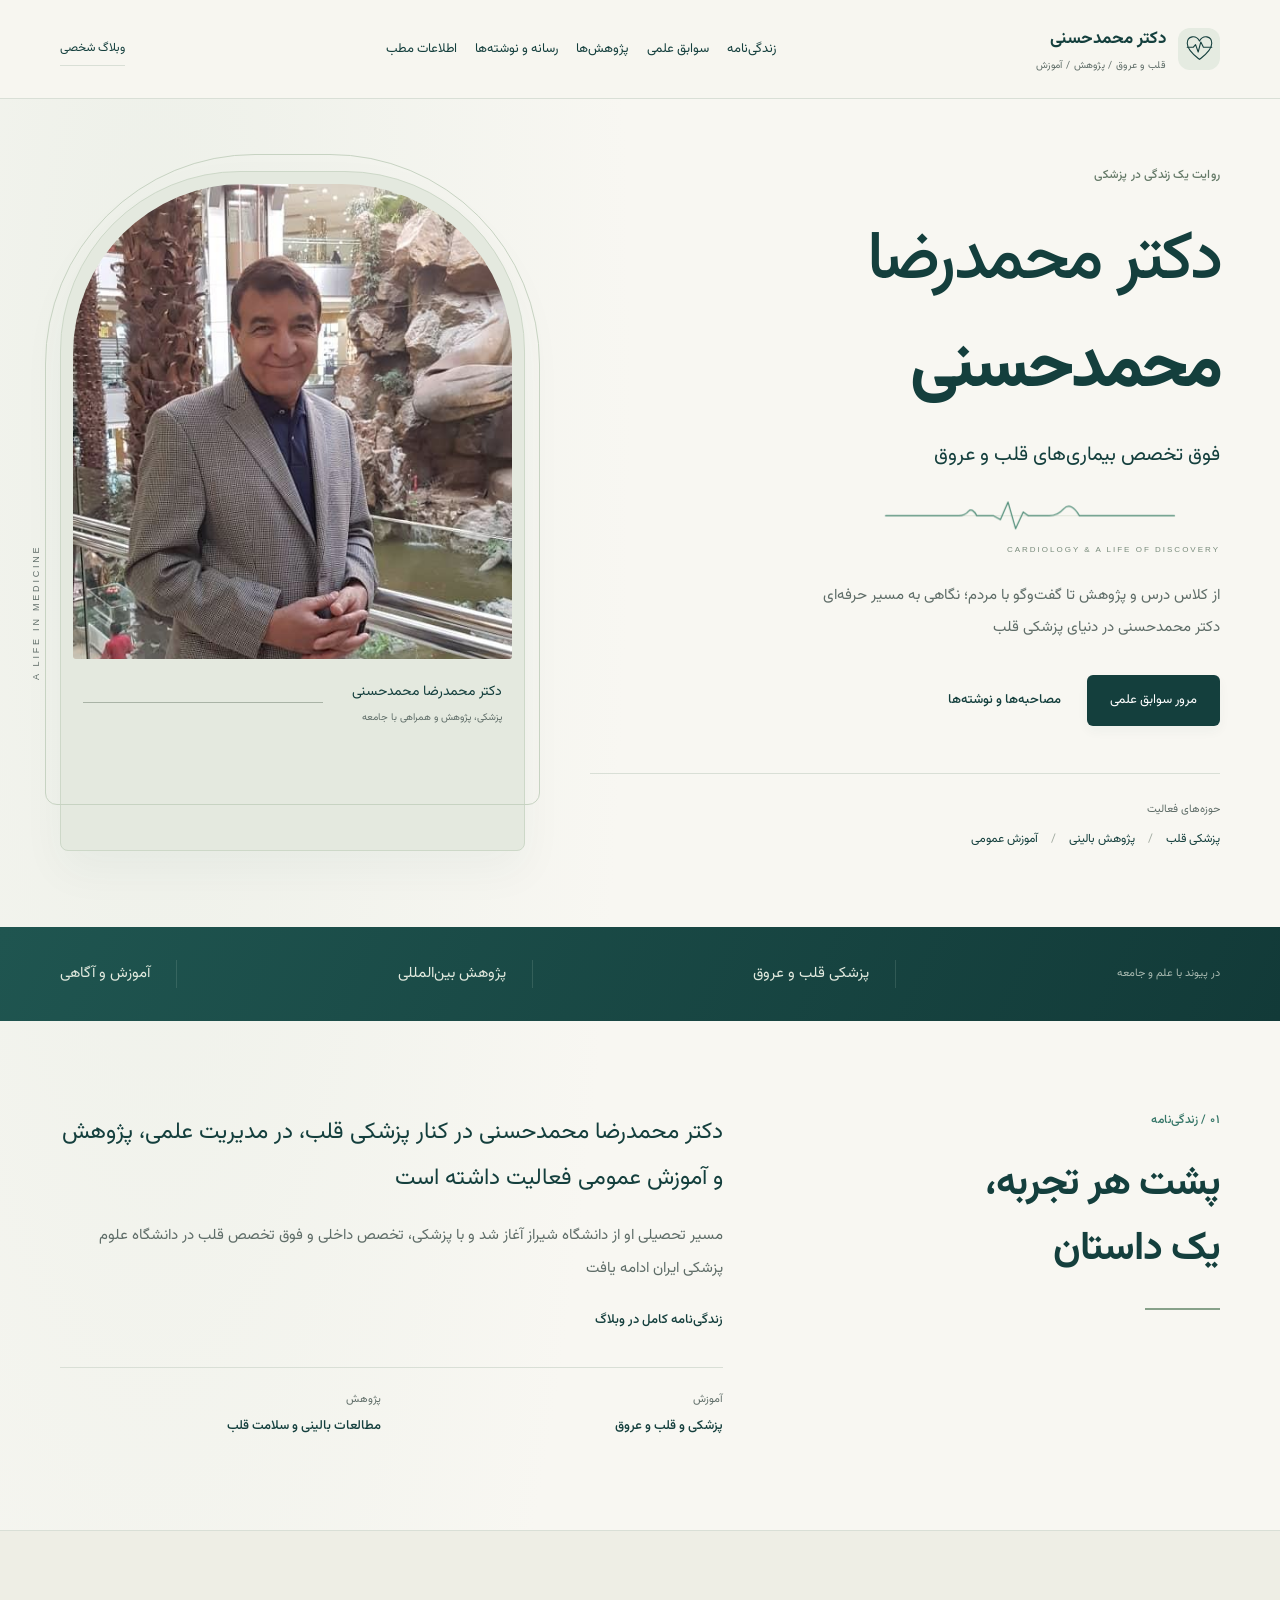
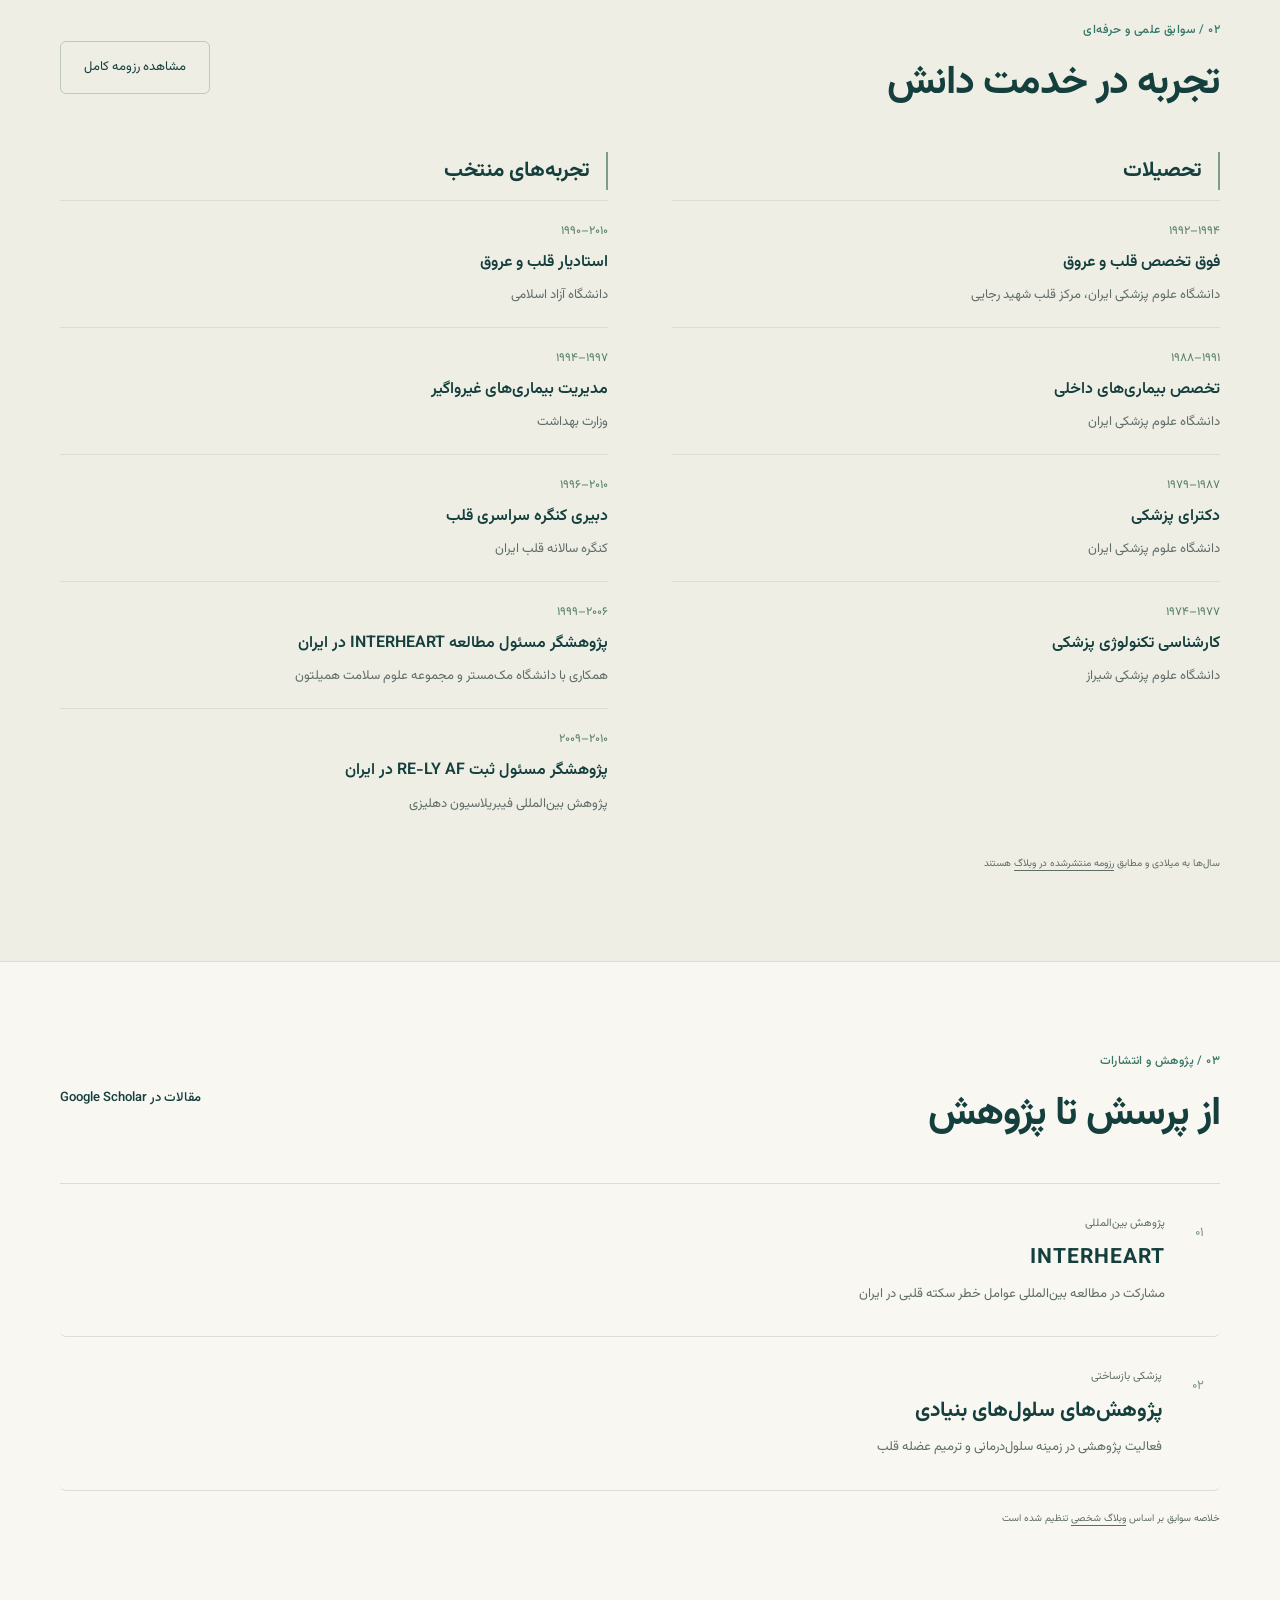
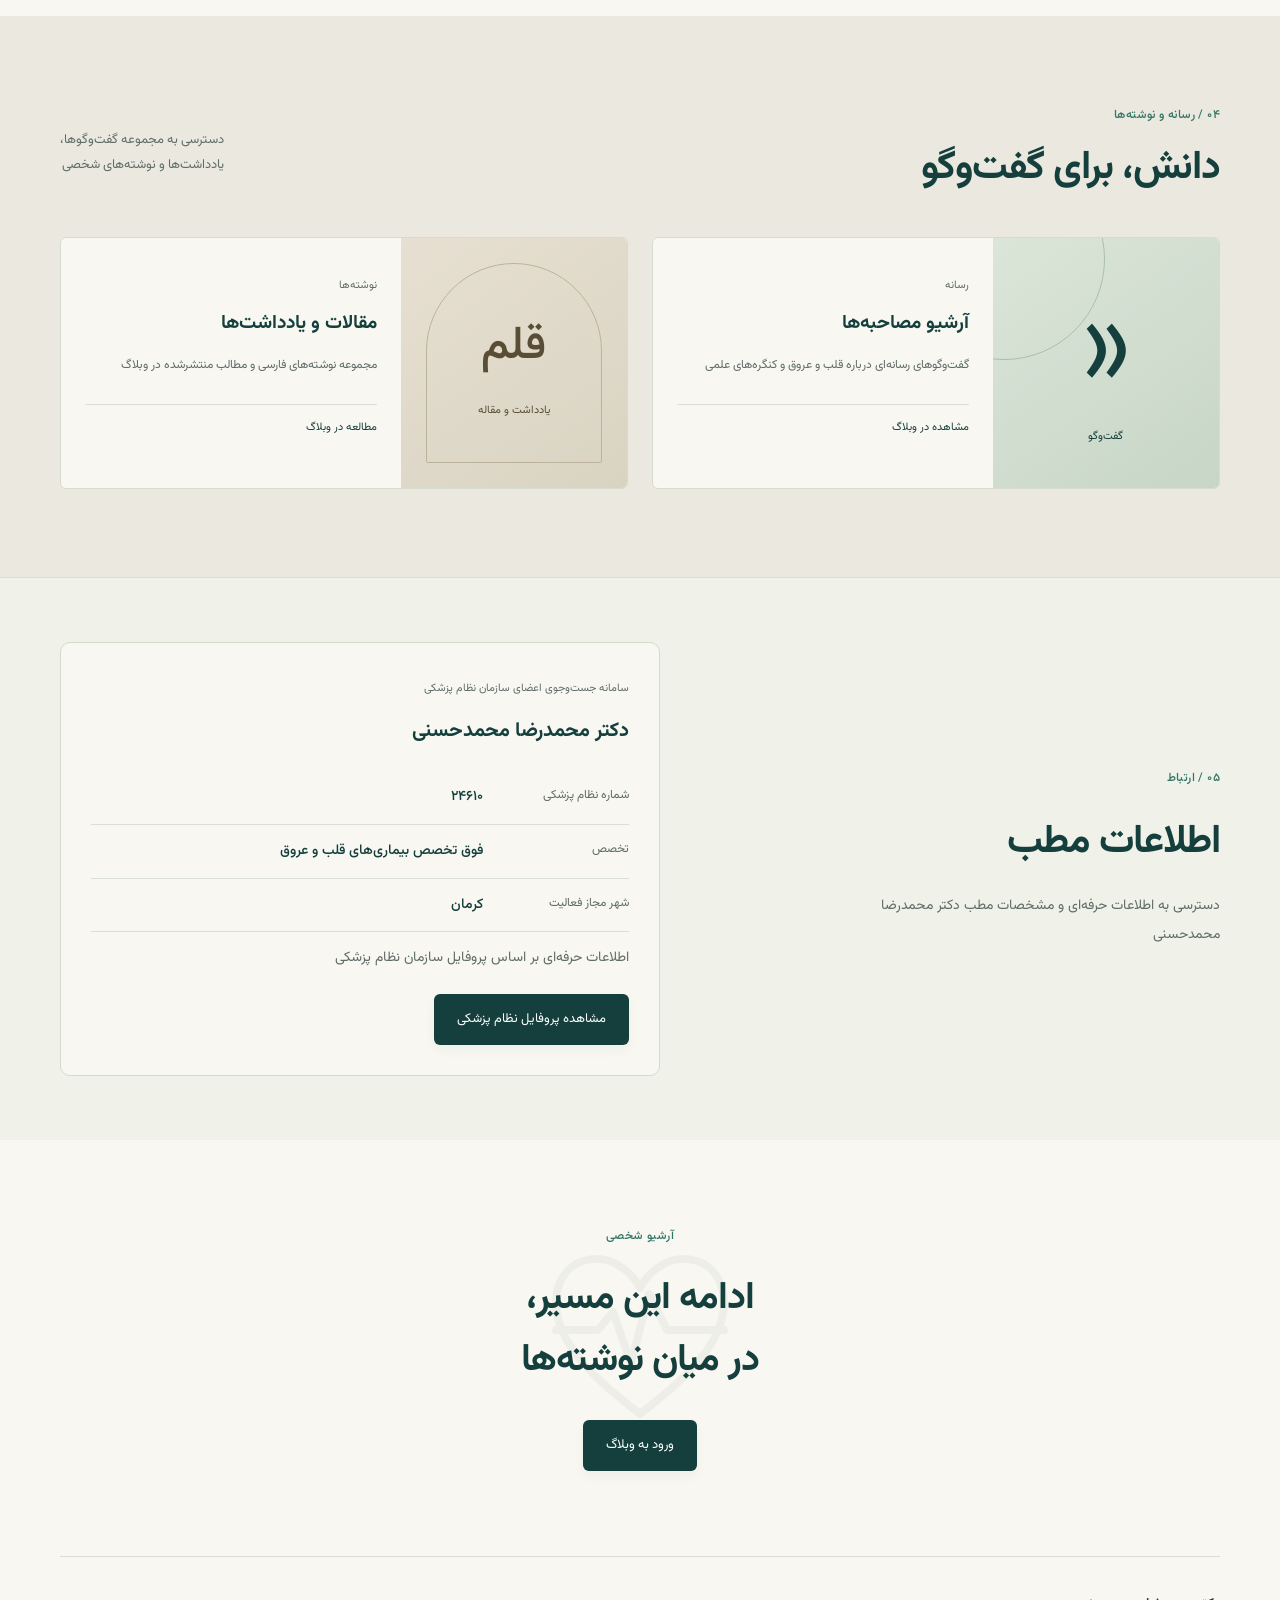
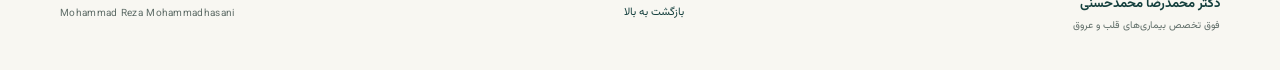
==== drmohammadhasani/index.html @ e69d883f "Add files via upload" ====
<!doctype html>
<html lang="fa" dir="rtl">
<head>
  <meta charset="utf-8">
  <meta name="viewport" content="width=device-width, initial-scale=1">
  <meta name="description" content="زندگی‌نامه، سوابق حرفه‌ای، پژوهش‌ها و آرشیو رسانه‌ای دکتر محمدرضا محمدحسنی، فوق تخصص بیماری‌های قلب و عروق.">
  <meta name="theme-color" content="#123f3c">
  <title>دکتر محمدرضا محمدحسنی | قلب، پژوهش و آموزش</title>
  <link rel="stylesheet" href="styles.css?v=6">
  <script src="script.js" defer></script>
</head>
<body>
  <a class="skip" href="#main">رفتن به محتوای اصلی</a>
  <header class="header">
    <div class="container header-inner">
      <a class="brand" href="#home" aria-label="دکتر محمدرضا محمدحسنی، صفحه نخست"><span class="brand-icon" aria-hidden="true"><svg viewBox="0 0 80 80" fill="none"><path d="M40 65C34 60 12 45 12 28C12 11 32 8 40 23C48 8 68 11 68 28C68 45 46 60 40 65Z"/><path d="M12 37H26L31 31L37 48L43 25L49 37H68"/></svg></span><span>دکتر محمدحسنی<small>قلب و عروق / پژوهش / آموزش</small></span></a>
      <button class="menu-toggle" aria-expanded="false" aria-controls="navigation">فهرست <span aria-hidden="true">☰</span></button>
      <nav id="navigation" aria-label="فهرست اصلی"><a href="#about">زندگی‌نامه</a><a href="#career">سوابق علمی</a><a href="#research">پژوهش‌ها</a><a href="#media">رسانه و نوشته‌ها</a><a href="#contact">اطلاعات مطب</a></nav>
      <a class="header-link" href="https://rezaafrooz.blogfa.com/" target="_blank" rel="noopener noreferrer">وبلاگ شخصی</a>
    </div>
  </header>
  <main id="main">
    <section class="hero container" id="home" aria-labelledby="hero-title">
      <div class="hero-copy">
        <p class="eyebrow hero-eyebrow">روایت یک زندگی در پزشکی</p>
        <h1 id="hero-title"><span>دکتر محمدرضا</span><br>محمدحسنی</h1>
        <p class="specialty">فوق تخصص بیماری‌های قلب و عروق</p>
        <div class="heartbeat" aria-hidden="true"><svg viewBox="0 0 380 50" fill="none"><path class="ecg-baseline" d="M0 26H380"/><path class="ecg-trace" d="M0 26H96Q104 26 109 20Q114 15 120 26H142L151 31L161 8L171 43L181 21L188 26H215Q226 26 234 17Q244 7 255 26H380"/></svg><span lang="en" dir="ltr">CARDIOLOGY &amp; A LIFE OF DISCOVERY</span></div>
        <p class="hero-description">از کلاس درس و پژوهش تا گفت‌وگو با مردم؛ نگاهی به مسیر حرفه‌ای دکتر محمدحسنی در دنیای پزشکی قلب</p>
        <div class="actions"><a class="button primary" href="#career">مرور سوابق علمی</a><a class="text-link" href="#media">مصاحبه‌ها و نوشته‌ها</a></div>
        <div class="hero-bottom"><span class="tiny-label">حوزه‌های فعالیت</span><p>پزشکی قلب <span> / </span> پژوهش بالینی <span> / </span> آموزش عمومی</p></div>
      </div>
      <figure class="portrait-frame"><img src="assets/portrait.jpg" alt="دکتر محمدرضا محمدحسنی" width="490" height="1008" fetchpriority="high"><figcaption><div>دکتر محمدرضا محمدحسنی<small>پزشکی، پژوهش و همراهی با جامعه</small></div><span class="caption-line" aria-hidden="true"></span></figcaption><span class="photo-tag" dir="ltr">A LIFE IN MEDICINE</span></figure>
    </section>
    <div class="focus-strip"><div class="container focus-inner"><p>در پیوند با علم و جامعه</p><span>پزشکی قلب و عروق</span><span>پژوهش بین‌المللی</span><span>آموزش و آگاهی</span></div></div>
    <section class="section container about" id="about" aria-labelledby="about-title">
      <div class="section-heading"><p class="eyebrow">۰۱ / زندگی‌نامه</p><h2 id="about-title">پشت هر تجربه،<br>یک داستان</h2></div>
      <div class="about-copy"><p class="lead">دکتر محمدرضا محمدحسنی در کنار پزشکی قلب، در مدیریت علمی، پژوهش و آموزش عمومی فعالیت داشته است</p><p>مسیر تحصیلی او از دانشگاه شیراز آغاز شد و با پزشکی، تخصص داخلی و فوق تخصص قلب در دانشگاه علوم پزشکی ایران ادامه یافت</p><a class="text-link" href="https://rezaafrooz.blogfa.com/" target="_blank" rel="noopener noreferrer">زندگی‌نامه کامل در وبلاگ</a><div class="about-notes"><div><span>آموزش</span><strong>پزشکی و قلب و عروق</strong></div><div><span>پژوهش</span><strong>مطالعات بالینی و سلامت قلب</strong></div></div></div>
    </section>
    <section class="career-section" id="career" aria-labelledby="career-title"><div class="container section">
      <div class="section-top"><div><p class="eyebrow">۰۲ / سوابق علمی و حرفه‌ای</p><h2 id="career-title">تجربه در خدمت دانش</h2></div><a class="button outline" href="https://rezaafrooz.blogfa.com/post/12" target="_blank" rel="noopener noreferrer">مشاهده رزومه کامل</a></div>
      <div class="credentials-grid">
        <div class="credentials-column">
          <h3 class="credentials-heading">تحصیلات</h3>
          <ol class="credential-list" aria-label="سوابق تحصیلی">
            <li><span class="credential-date"><bdi dir="ltr">۱۹۹۲–۱۹۹۴</bdi></span><h4>فوق تخصص قلب و عروق</h4><p>دانشگاه علوم پزشکی ایران، مرکز قلب شهید رجایی</p></li>
            <li><span class="credential-date"><bdi dir="ltr">۱۹۸۸–۱۹۹۱</bdi></span><h4>تخصص بیماری‌های داخلی</h4><p>دانشگاه علوم پزشکی ایران</p></li>
            <li><span class="credential-date"><bdi dir="ltr">۱۹۷۹–۱۹۸۷</bdi></span><h4>دکترای پزشکی</h4><p>دانشگاه علوم پزشکی ایران</p></li>
            <li><span class="credential-date"><bdi dir="ltr">۱۹۷۴–۱۹۷۷</bdi></span><h4>کارشناسی تکنولوژی پزشکی</h4><p>دانشگاه علوم پزشکی شیراز</p></li>
          </ol>
        </div>
        <div class="credentials-column">
          <h3 class="credentials-heading">تجربه‌های منتخب</h3>
          <ol class="credential-list" aria-label="مسئولیت‌های حرفه‌ای منتخب">
            <li><span class="credential-date"><bdi dir="ltr">۱۹۹۰–۲۰۱۰</bdi></span><h4>استادیار قلب و عروق</h4><p>دانشگاه آزاد اسلامی</p></li>
            <li><span class="credential-date"><bdi dir="ltr">۱۹۹۴–۱۹۹۷</bdi></span><h4>مدیریت بیماری‌های غیرواگیر</h4><p>وزارت بهداشت</p></li>
            <li><span class="credential-date"><bdi dir="ltr">۱۹۹۶–۲۰۱۰</bdi></span><h4>دبیری کنگره سراسری قلب</h4><p>کنگره سالانه قلب ایران</p></li>
            <li><span class="credential-date"><bdi dir="ltr">۱۹۹۹–۲۰۰۶</bdi></span><h4>پژوهشگر مسئول مطالعه <bdi dir="ltr">INTERHEART</bdi> در ایران</h4><p>همکاری با دانشگاه مک‌مستر و مجموعه علوم سلامت همیلتون</p></li>
            <li><span class="credential-date"><bdi dir="ltr">۲۰۰۹–۲۰۱۰</bdi></span><h4>پژوهشگر مسئول ثبت <bdi dir="ltr">RE-LY AF</bdi> در ایران</h4><p>پژوهش بین‌المللی فیبریلاسیون دهلیزی</p></li>
          </ol>
        </div>
      </div>
      <p class="source-note">سال‌ها به میلادی و مطابق <a href="https://rezaafrooz.blogfa.com/post/12" target="_blank" rel="noopener noreferrer">رزومه منتشرشده در وبلاگ</a> هستند</p>
    </div></section>
    <section class="section container" id="research" aria-labelledby="research-title">
      <div class="section-top"><div><p class="eyebrow">۰۳ / پژوهش و انتشارات</p><h2 id="research-title">از پرسش تا پژوهش</h2></div><a class="text-link" href="https://scholar.google.com/citations?user=L0Nbtl8AAAAJ&amp;hl=en" target="_blank" rel="noopener noreferrer">مقالات در Google Scholar</a></div>
      <div class="research-list"><article><span class="research-number">۰۱</span><div><p class="tiny-label">پژوهش بین‌المللی</p><h3 dir="ltr">INTERHEART</h3><p>مشارکت در مطالعه بین‌المللی عوامل خطر سکته قلبی در ایران</p></div></article><article><span class="research-number">۰۲</span><div><p class="tiny-label">پزشکی بازساختی</p><h3>پژوهش‌های سلول‌های بنیادی</h3><p>فعالیت پژوهشی در زمینه سلول‌درمانی و ترمیم عضله قلب</p></div></article></div>
      <p class="source-note">خلاصه سوابق بر اساس <a href="https://rezaafrooz.blogfa.com/" target="_blank" rel="noopener noreferrer">وبلاگ شخصی</a> تنظیم شده است</p>
    </section>
    <section class="media-section" id="media" aria-labelledby="media-title"><div class="container section">
      <div class="section-top"><div><p class="eyebrow">۰۴ / رسانه و نوشته‌ها</p><h2 id="media-title">دانش، برای گفت‌وگو</h2></div><p class="section-intro">دسترسی به مجموعه گفت‌وگوها،<br>یادداشت‌ها و نوشته‌های شخصی</p></div>
      <div class="media-grid"><a class="media-card" href="https://rezaafrooz.blogfa.com/" target="_blank" rel="noopener noreferrer"><div class="media-art art-interview" aria-hidden="true"><span>«</span><small>گفت‌وگو</small></div><div class="media-card-content"><span class="tiny-label">رسانه</span><h3>آرشیو مصاحبه‌ها</h3><p>گفت‌وگوهای رسانه‌ای درباره قلب و عروق و کنگره‌های علمی</p><span class="media-link">مشاهده در وبلاگ</span></div></a><a class="media-card" href="https://rezaafrooz.blogfa.com/" target="_blank" rel="noopener noreferrer"><div class="media-art art-writing" aria-hidden="true"><span>قلم</span><small>یادداشت و مقاله</small></div><div class="media-card-content"><span class="tiny-label">نوشته‌ها</span><h3>مقالات و یادداشت‌ها</h3><p>مجموعه نوشته‌های فارسی و مطالب منتشرشده در وبلاگ</p><span class="media-link">مطالعه در وبلاگ</span></div></a></div>
    </div></section>
    <section class="contact-section" id="contact" aria-labelledby="contact-title">
      <div class="container contact-layout">
        <div>
          <p class="eyebrow">۰۵ / ارتباط</p>
          <h2 id="contact-title">اطلاعات مطب</h2>
          <p class="contact-intro">دسترسی به اطلاعات حرفه‌ای و مشخصات مطب دکتر محمدرضا محمدحسنی</p>
        </div>
        <div class="contact-panel">
          <span class="tiny-label">سامانه جست‌وجوی اعضای سازمان نظام پزشکی</span>
          <h3>دکتر محمدرضا محمدحسنی</h3>
          <dl class="contact-details">
            <div><dt>شماره نظام پزشکی</dt><dd><bdi dir="ltr">۲۴۶۱۰</bdi></dd></div>
            <div><dt>تخصص</dt><dd>فوق تخصص بیماری‌های قلب و عروق</dd></div>
            <div><dt>شهر مجاز فعالیت</dt><dd>کرمان</dd></div>
          </dl>
          <p>اطلاعات حرفه‌ای بر اساس پروفایل سازمان نظام پزشکی</p>
          <a class="button primary" href="https://membersearch.irimc.org/member/profile?id=6c03a31c-1c1f-43a7-b918-f460abfaa80c" target="_blank" rel="noopener noreferrer">مشاهده پروفایل نظام پزشکی</a>
        </div>
      </div>
    </section>
    <section class="container closing"><p class="eyebrow">آرشیو شخصی</p><h2>ادامه این مسیر،<br>در میان نوشته‌ها</h2><a class="button primary" href="https://rezaafrooz.blogfa.com/" target="_blank" rel="noopener noreferrer">ورود به وبلاگ</a></section>
  </main>
  <footer class="container footer"><div><strong>دکتر محمدرضا محمدحسنی</strong><p>فوق تخصص بیماری‌های قلب و عروق</p></div><a href="#home">بازگشت به بالا</a><p class="footer-latin" lang="en" dir="ltr">Mohammad Reza Mohammadhasani</p></footer>
</body>
</html>
---- drmohammadhasani/styles.css ----
@import url('https://fonts.googleapis.com/css2?family=Vazirmatn:wght@400;500;600;700;800&display=swap');
:root{--paper:#f7f6f0;--ink:#173e3a;--muted:#5f6d68;--teal:#286e61;--line:#daddd4;--sand:#e9e7dc;--white:#fff;--radius:6px}
*{box-sizing:border-box}html{scroll-behavior:smooth;scroll-padding-top:110px}body{margin:0;background:var(--paper);color:var(--ink);font-family:Vazirmatn,Tahoma,Arial,sans-serif;line-height:1.9}a{color:inherit;text-decoration:none}button{font:inherit}a,button{-webkit-tap-highlight-color:transparent}a:focus-visible,button:focus-visible{outline:3px solid #c47c39;outline-offset:6px}h1,h2,h3,p,figure{margin:0}h2{font-size:clamp(28px,3.1vw,40px);line-height:1.65;letter-spacing:-1px}h3{font-size:21px;line-height:1.8}.container{width:min(1160px,calc(100% - 96px));margin-inline:auto}.skip{position:fixed;top:-100px;right:16px;z-index:100;background:var(--ink);color:white;padding:12px}.skip:focus{top:12px}.header{background:rgba(247,246,240,.97);border-bottom:1px solid var(--line);position:sticky;top:0;z-index:10}.header-inner{min-height:98px;display:flex;align-items:center;gap:36px}.brand{display:flex;align-items:center;gap:12px;font-weight:700;font-size:17px;white-space:nowrap}.brand small{display:block;font-weight:400;font-size:10px;color:var(--muted);letter-spacing:.3px}.brand-icon{width:42px;height:42px;border:1px solid var(--ink);display:grid;place-items:center;font-size:26px;border-radius:50%}.header nav{display:flex;gap:25px;margin-inline:auto;font-size:13px}.header nav a{position:relative;padding-block:6px}.header nav a:hover{color:var(--teal)}.header nav a:after{content:'';position:absolute;bottom:0;right:0;height:1px;width:0;background:var(--teal);transition:width .2s}.header nav a:hover:after{width:100%}.header-link{font-size:12px;border-bottom:1px solid var(--line);padding-block:5px;white-space:nowrap}.header-link span{margin-right:8px}.menu-toggle{display:none}.hero{display:grid;grid-template-columns:1.15fr .85fr;align-items:center;gap:65px;padding-block:65px 76px}.eyebrow{font-size:12px;font-weight:500;letter-spacing:.4px;color:var(--teal);margin-bottom:20px;display:flex;align-items:center;gap:10px}.dot{width:7px;height:7px;background:var(--teal);border-radius:50%}h1{font-size:clamp(44px,5.3vw,70px);font-weight:800;letter-spacing:-2.5px;line-height:1.6}h1>span:first-child{font-weight:500}.title-dot{color:#a98a56}.specialty{font-size:20px;margin-top:12px}.hero-description{max-width:400px;color:var(--muted);font-size:15px;margin-top:22px;line-height:2.1}.actions{display:flex;align-items:center;gap:26px;margin-top:32px}.button{display:inline-flex;align-items:center;justify-content:center;gap:25px;border-radius:var(--radius);font-size:13px;padding:13px 23px;transition:background .2s,transform .2s}.button:hover{transform:translateY(-2px)}.primary{background:var(--ink);color:var(--white)}.primary:hover{background:var(--teal)}.outline{border:1px solid #bec8bc;background:transparent}.outline:hover{background:var(--sand)}.text-link{display:inline-flex;align-items:center;gap:16px;font-size:13px;font-weight:500}.text-link:hover{color:var(--teal)}.hero-bottom{border-top:1px solid var(--line);margin-top:47px;padding-top:20px}.tiny-label{font-size:11px;color:var(--muted)}.hero-bottom p{font-size:12px;margin-top:4px}.hero-bottom p span{color:#a1aaa0;margin-inline:10px}.portrait-frame{position:relative;padding:12px;background:#e8e7df;border-radius:180px 180px 8px 8px;align-self:stretch;min-height:545px;margin-top:7px}.portrait-frame img{display:block;width:100%;height:475px;object-fit:cover;object-position:50% 31%;border-radius:170px 170px 3px 3px}.portrait-frame figcaption{display:flex;align-items:center;gap:14px;padding:17px 10px 6px;font-size:16px}.portrait-frame small{display:block;color:var(--muted);font-size:10px}.caption-mark{font-size:34px;color:var(--teal)}.caption-line{height:1px;background:#a9b3a6;flex:1;margin-right:15px}.photo-tag{position:absolute;top:75%;left:-33px;transform:rotate(-90deg);transform-origin:left top;font-family:Arial,sans-serif;font-size:9px;letter-spacing:2.8px;color:var(--muted)}.focus-strip{background:var(--ink);color:#e1e9de}.focus-inner{display:flex;align-items:center;justify-content:space-between;gap:24px;min-height:92px;font-size:15px}.focus-inner p{font-size:11px;opacity:.72}.focus-inner i{font-style:normal;color:#9eb8a8;font-size:23px}.section{padding-block:88px}.about{display:grid;grid-template-columns:.75fr 1.25fr;gap:100px}.about-copy p{color:var(--muted);font-size:15px;line-height:2.2}.about-copy p.lead{font-size:23px;color:var(--ink);line-height:2;margin-bottom:18px}.about-copy .text-link{margin-top:23px}.about-notes{margin-top:32px;padding-top:22px;border-top:1px solid var(--line);display:grid;grid-template-columns:1fr 1fr;gap:20px}.about-notes span{display:block;font-size:11px;color:var(--muted)}.about-notes strong{font-size:13px;font-weight:500}.career-section{background:#eeeee5;border-block:1px solid var(--line)}.section-top{display:flex;align-items:center;justify-content:space-between;gap:35px;margin-bottom:35px}.section-top .eyebrow{margin-bottom:10px}.career-grid{display:grid;grid-template-columns:repeat(3,1fr);gap:20px}.career-card{border:1px solid #d4d9cd;background:var(--paper);padding:28px 27px 22px;border-radius:var(--radius)}.card-index{display:block;color:#789681;font-size:13px;margin-bottom:32px}.career-card p{font-size:13px;color:var(--muted);margin-top:15px;min-height:82px}.card-foot{display:block;font-size:10px;margin-top:25px;border-top:1px solid var(--line);padding-top:15px;color:var(--teal)}.research-list{border-top:1px solid var(--line)}.research-list article{display:flex;align-items:center;gap:30px;padding:30px 5px;border-bottom:1px solid var(--line)}.research-number{font-size:13px;color:#7c9585;align-self:flex-start;padding-top:7px}.research-list h3[dir=ltr]{text-align:right;letter-spacing:1px}.research-list h3{margin-top:4px}.research-list article p:last-child{font-size:13px;color:var(--muted);margin-top:5px}.research-symbol{font-size:47px;font-family:Arial,sans-serif;margin-inline-start:auto;color:#769a87}.source-note{font-size:10px;color:var(--muted);margin-top:18px}.source-note a{text-decoration:underline;text-underline-offset:4px}.media-section{background:#ebe9df}.section-intro{font-size:13px;color:var(--muted)}.media-grid{display:grid;grid-template-columns:1fr 1fr;gap:24px}.media-card{display:grid;grid-template-columns:.8fr 1.2fr;background:var(--paper);border-radius:var(--radius);overflow:hidden;transition:transform .2s,box-shadow .2s}.media-card:hover{transform:translateY(-4px);box-shadow:0 12px 25px #183e3a0c}.media-art{min-height:250px;display:flex;flex-direction:column;align-items:center;justify-content:center;position:relative;overflow:hidden}.art-interview{background:#cfdace;color:var(--ink)}.art-interview:before{content:'';width:200px;height:200px;position:absolute;border:1px solid #a8bfab;border-radius:50%;left:-90px;top:-80px}.art-interview>span{font-size:115px;line-height:1.2}.media-art small{font-size:11px;margin-top:10px}.art-writing{background:#dcd6c7;color:#594d36}.art-writing>span{font-size:46px;font-weight:500}.art-writing:before{content:'';position:absolute;inset:25px;border:1px solid #bcb29c;border-radius:120px 120px 2px 2px}.media-card-content{padding:32px 24px}.media-card h3{font-size:19px;margin-top:7px}.media-card p{font-size:12px;color:var(--muted);margin-top:12px}.media-link{display:flex;justify-content:space-between;font-size:11px;margin-top:28px;padding-top:13px;border-top:1px solid var(--line)}.closing{text-align:center;padding-block:85px}.closing .eyebrow{justify-content:center}.closing h2{font-size:38px}.closing .button{margin-top:27px}.footer{border-top:1px solid var(--line);padding-block:35px;display:flex;align-items:center;justify-content:space-between;gap:25px;font-size:11px}.footer strong{font-size:13px}.footer p{color:var(--muted);font-size:10px}.footer-latin{letter-spacing:.3px}.footer a:hover{color:var(--teal)}
@media(min-width:1400px){.hero{padding-block:80px 90px}}
@media(max-width:1100px){.container{width:calc(100% - 64px)}.header-inner{gap:18px}.header nav{gap:15px;font-size:11px}.hero{gap:38px}.actions{gap:16px}.button{padding-inline:18px}.about{gap:55px}.media-card{grid-template-columns:.65fr 1fr}.media-card-content{padding:25px 20px}}
@media(max-width:800px){.container{width:calc(100% - 40px)}.header-inner{min-height:78px;flex-wrap:wrap;position:relative}.brand{font-size:15px}.brand small{font-size:9px}.header-link{display:none}.menu-toggle{display:flex;align-items:center;gap:9px;border:0;background:transparent;color:var(--ink);margin-inline-start:auto;font-size:12px;padding:10px}.header nav{display:none;width:100%;padding:0 0 18px;flex-wrap:wrap;gap:15px 22px;font-size:13px}.header nav.open{display:flex}.hero{grid-template-columns:1fr 1fr;gap:25px;padding-block:38px 45px}h1{font-size:40px;letter-spacing:-1.5px}.specialty{font-size:15px}.hero-description{font-size:12px}.actions{flex-direction:column;align-items:flex-start;gap:18px}.hero-bottom{margin-top:25px}.hero-bottom p{font-size:10px}.hero-bottom p span{margin-inline:4px}.portrait-frame{min-height:0;align-self:center;padding:9px}.portrait-frame img{height:405px}.portrait-frame figcaption{font-size:12px;padding:12px 3px 3px;gap:7px}.portrait-frame small{font-size:9px}.caption-mark{font-size:24px}.caption-line{display:none}.photo-tag{display:none}.focus-inner{flex-wrap:wrap;gap:12px;justify-content:center;min-height:90px;padding-block:16px;font-size:12px}.focus-inner p{width:100%;text-align:center}.focus-inner i{font-size:15px}.section{padding-block:56px}.about{gap:32px;grid-template-columns:.65fr 1fr}.about-copy p.lead{font-size:18px}.about-copy p{font-size:13px}.about-notes{grid-template-columns:1fr}.career-grid{gap:12px}.career-card{padding:20px 16px}.career-card h3{font-size:17px}.career-card p{font-size:12px;min-height:110px}.section-top{gap:20px}.section-top .text-link{font-size:11px}.media-grid{gap:16px}.media-card{grid-template-columns:1fr}.media-art{min-height:180px}.media-card-content{padding:24px}.footer-latin{display:none}}
@media(max-width:560px){.hero{grid-template-columns:1fr;gap:30px}.hero-copy{padding-top:5px}h1{font-size:49px}.specialty{font-size:18px}.hero-description{font-size:14px;max-width:340px}.actions{flex-direction:row;align-items:center;gap:20px;flex-wrap:wrap}.actions .text-link{font-size:12px}.hero-bottom{margin-top:30px}.hero-bottom p{font-size:11px}.portrait-frame{width:100%;max-width:340px;justify-self:center;margin-top:4px}.portrait-frame img{height:385px;object-position:50% 29%}.portrait-frame figcaption{font-size:14px;padding:14px 8px 5px;gap:12px}.focus-inner{font-size:11px;gap:10px}.about{grid-template-columns:1fr;gap:25px}.about h2 br{display:none}.about-copy p.lead{font-size:20px}.about-notes{grid-template-columns:1fr 1fr;gap:15px}.about-notes strong{font-size:11px}.section-top{align-items:flex-start;flex-direction:column;gap:20px}.career-grid{grid-template-columns:1fr}.career-card{padding:23px}.card-index{margin-bottom:12px}.career-card p{min-height:0}.card-foot{margin-top:20px}.research-list article{gap:18px;padding-block:25px}.research-symbol{font-size:30px}.research-list h3{font-size:19px}.research-list article p:last-child{font-size:12px}.media-grid{grid-template-columns:1fr}.media-card{grid-template-columns:.7fr 1fr}.media-art{min-height:225px}.media-card-content{padding:23px 18px}.media-card h3{font-size:17px}.closing{padding-block:55px}.closing h2{font-size:31px}.footer{padding-block:25px}.footer a{white-space:nowrap;font-size:10px}}
/* Phone and tablet refinements */
.hero > *, .about > *, .career-grid > *, .media-grid > *,
.research-list article > div { min-inline-size: 0; }
@media screen and (max-width: 800px) {
  html { scroll-padding-top: 96px; }
  .menu-toggle { min-width: 76px; min-height: 44px; border: 1px solid var(--line); border-radius: 6px; justify-content: center; }
  .header nav.open { display: grid; grid-template-columns: repeat(2, minmax(0, 1fr)); gap: 8px; padding-bottom: 16px; }
  .header nav a { min-height: 44px; padding: 10px 12px; border-radius: 6px; background: var(--sand); font-size: 14px; }
  .button, .text-link, .header-link, .footer a { min-height: 44px; }
  .about-copy p, .career-card p, .research-list article p:last-child, .media-card p { font-size: 14px; line-height: 2; }
  .tiny-label, .card-foot, .source-note { font-size: 12px; }
  .section-intro { font-size: 14px; }
  .footer { flex-wrap: wrap; }
}
@media screen and (max-width: 700px) {
  .hero { grid-template-columns: minmax(0, 1fr); gap: 32px; }
  .hero-copy { padding-top: 5px; }
  h1 { font-size: clamp(37px, 9vw, 54px); letter-spacing: -1px; line-height: 1.65; }
  .specialty { font-size: 18px; }
  .hero-description { max-width: 480px; font-size: 15px; }
  .actions { flex-direction: row; flex-wrap: wrap; gap: 14px 22px; }
  .hero-bottom { margin-top: 28px; }
  .hero-bottom p { font-size: 12px; line-height: 2.1; }
  .portrait-frame { width: 100%; max-width: 370px; justify-self: center; margin-top: 0; }
  .portrait-frame img { height: clamp(330px, 85vw, 410px); object-position: 50% 29%; }
  .portrait-frame figcaption { font-size: 15px; padding: 14px 10px 7px; }
  .portrait-frame small { font-size: 11px; }
  .about { grid-template-columns: minmax(0, 1fr); gap: 24px; }
  .about h2 br { display: none; }
  .about-copy p.lead { font-size: 20px; }
  .about-notes { grid-template-columns: repeat(2, minmax(0, 1fr)); }
  .section-top { align-items: flex-start; flex-direction: column; gap: 18px; margin-bottom: 26px; }
  .section-top .text-link { font-size: 14px; }
  .career-grid { grid-template-columns: minmax(0, 1fr); gap: 16px; }
  .career-card { padding: 24px; }
  .career-card h3 { font-size: 20px; }
  .career-card p { min-height: 0; margin-top: 10px; }
  .card-index { margin-bottom: 12px; }
  .card-foot { margin-top: 20px; }
  .media-grid { grid-template-columns: minmax(0, 1fr); }
  .media-card { grid-template-columns: minmax(0, .7fr) minmax(0, 1fr); }
}
@media screen and (max-width: 560px) {
  .container { width: calc(100% - 36px); }
  .header-inner { gap: 10px; min-height: 76px; }
  .brand { gap: 9px; font-size: 14px; }
  .brand-icon { width: 36px; height: 36px; font-size: 23px; }
  .brand small { font-size: 9px; }
  .hero { padding-block: 28px 40px; }
  .eyebrow { font-size: 12px; margin-bottom: 14px; }
  .actions { display: grid; grid-template-columns: minmax(0, 1fr); width: 100%; gap: 10px; margin-top: 24px; }
  .actions .button { min-height: 50px; font-size: 14px; }
  .actions .text-link { justify-content: center; font-size: 14px; }
  .hero-bottom p span { margin-inline: 5px; }
  .focus-inner { display: grid; grid-template-columns: repeat(3, minmax(0, 1fr)); gap: 10px; text-align: center; padding-block: 20px; font-size: 12px; }
  .focus-inner p { grid-column: 1 / -1; font-size: 12px; }
  .section { padding-block: 44px; }
  h2 { font-size: 28px; }
  .about-notes { gap: 18px; }
  .about-notes strong { font-size: 12px; }
  .research-list article { align-items: flex-start; gap: 14px; }
  .research-list h3 { font-size: 20px; }
  .research-number { flex-shrink: 0; }
  .media-card { grid-template-columns: minmax(0, 1fr); }
  .media-art { min-height: 150px; }
  .art-interview > span { font-size: 80px; line-height: 1; }
  .media-art small { margin-top: 0; font-size: 12px; }
  .art-writing > span { font-size: 38px; }
  .media-card-content { padding: 22px; }
  .media-card h3 { font-size: 21px; }
  .media-link { font-size: 13px; margin-top: 20px; min-height: 44px; align-items: center; }
  .closing { padding-block: 48px; }
  .closing h2 { font-size: 30px; }
  .closing .button { min-height: 48px; font-size: 14px; }
  .footer { align-items: flex-start; gap: 12px; padding-block: 24px; }
  .footer p { font-size: 12px; }
  .footer a { display: inline-flex; align-items: center; font-size: 12px; }
}
@media screen and (max-width: 360px) {
  .brand { font-size: 13px; }
  .brand small { font-size: 8px; }
  .menu-toggle { min-width: 65px; padding-inline: 8px; }
  .focus-inner { grid-template-columns: minmax(0, 1fr); gap: 6px; }
  .about-notes { grid-template-columns: minmax(0, 1fr); }
}
/* Concise education and experience timelines */
.credentials-grid { display: grid; grid-template-columns: repeat(2, minmax(0, 1fr)); gap: 64px; }
.credentials-column { min-inline-size: 0; }
.credentials-heading { font-size: 21px; margin-bottom: 10px; }
.credential-list { list-style: none; padding: 0; margin: 0; }
.credential-list li { border-top: 1px solid var(--line); padding: 19px 0; break-inside: avoid; }
.credential-date { display: block; font-size: 12px; color: var(--teal); margin-bottom: 5px; }
.credential-list h4 { font-size: 16px; line-height: 1.9; font-weight: 600; margin: 0; }
.credential-list p { color: var(--muted); font-size: 13px; line-height: 2; margin-top: 4px; }
@media screen and (max-width: 800px) { .credentials-grid { gap: 32px; } .credential-list p { font-size: 14px; } }
@media screen and (max-width: 700px) { .credentials-grid { grid-template-columns: minmax(0, 1fr); gap: 32px; } .credential-list h4 { font-size: 17px; } }
/* A quiet cardiology identity */
:root { --ink: #143f3d; --teal: #347567; --paper: #f8f7f2; --line: #d9dfd6; }
body { background-image: radial-gradient(ellipse at 12% 8%, #dde6db66, transparent 30%); }
.brand-icon { border: 0; background: #e5ebe1; border-radius: 12px; color: var(--ink); }
.brand-icon svg { width: 35px; height: 35px; stroke: currentColor; stroke-width: 2.5; stroke-linecap: round; stroke-linejoin: round; }
.hero { position: relative; }
.hero-eyebrow { letter-spacing: .2px; color: #657a68; }
h1 { color: var(--ink); }
.heartbeat { width: min(100%, 380px); margin-top: 22px; }
.heartbeat svg { display: block; width: 100%; height: 38px; overflow: visible; }
.ecg-baseline { stroke: #d6ded1; stroke-width: 1; }
.ecg-trace { stroke: #4e8c77; stroke-width: 1.6; stroke-linecap: round; stroke-linejoin: round; stroke-dasharray: 460; animation: trace-in 1.5s ease-out both; }
.heartbeat > span { display: block; font-family: Arial, sans-serif; font-size: 8px; letter-spacing: 2px; color: #798c7c; margin-top: 8px; text-align: right; }
@keyframes trace-in { from { stroke-dashoffset: 460; opacity: .3; } to { stroke-dashoffset: 0; opacity: 1; } }
.hero-description { margin-top: 23px; }
.portrait-frame { background: #e4e9df; border: 1px solid #cdd8c8; box-shadow: 0 20px 45px #173e3a0b; isolation: isolate; }
.portrait-frame:before { content: ''; position: absolute; inset: -18px -16px 45px; border: 1px solid #c7d3c2; border-radius: 210px 210px 12px 12px; z-index: -1; }
.portrait-frame img { filter: saturate(.88); }
.portrait-frame figcaption { font-size: 14px; padding-top: 20px; }
.portrait-frame figcaption small { margin-top: 2px; }
.focus-strip { background: linear-gradient(115deg, #1f5550, #123a38); position: relative; }
.focus-inner { min-height: 94px; }
.focus-inner > span { border-inline-start: 1px solid #c8dbce26; padding-inline-start: 26px; }
.about .section-heading { position: relative; }
.about .section-heading:after { content: ''; display: block; width: 75px; height: 2px; background: #87a18a; margin-top: 25px; }
.credentials-heading { padding-inline-start: 16px; border-inline-start: 2px solid #7f9e84; }
.credential-date { color: #547c63; }
.credentials-column { border-radius: 8px; }
.research-list article { transition: background .2s ease; border-radius: 6px; padding-inline: 16px; }
.research-list article:hover { background: #e8ede366; }
.art-interview { background: linear-gradient(145deg, #dbe5d8, #c7d6c7); }
.art-writing { background: linear-gradient(145deg, #e7e0d2, #d9d3c2); }
.media-card { border: 1px solid #d5dccf; }
.closing { position: relative; isolation: isolate; }
.closing:before { content: ''; position: absolute; width: 240px; height: 240px; top: 48%; left: 50%; transform: translate(-50%, -50%); background: #8aa88b; mask: url('assets/heart-mark.svg') center / contain no-repeat; -webkit-mask: url('assets/heart-mark.svg') center / contain no-repeat; opacity: .1; z-index: -1; }
.button.primary { box-shadow: 0 5px 12px #163e3a0b; }
@media screen and (max-width: 800px) {
  .heartbeat { margin-top: 18px; }
  .heartbeat > span { font-size: 7px; letter-spacing: 1.5px; }
  .brand-icon svg { width: 30px; height: 30px; }
}
@media screen and (max-width: 700px) {
  .portrait-frame:before { inset: -10px -10px 40px; }
  .portrait-frame { margin-top: 12px; }
  .heartbeat { width: min(100%, 340px); }
  .portrait-frame figcaption { font-size: 14px; }
}
@media screen and (max-width: 560px) {
  .focus-inner > span { padding-inline-start: 0; border: 0; }
  .focus-inner { min-height: 94px; }
  .about .section-heading:after { margin-top: 17px; }
  .heartbeat svg { height: 34px; }
  .hero-bottom { margin-top: 24px; }
  .closing:before { width: 190px; height: 190px; }
}
@media(prefers-reduced-motion:reduce) { .ecg-trace { animation: none; } }
@media(prefers-reduced-motion:reduce){html{scroll-behavior:auto}*,*:before,*:after{transition:none!important}}
/* Verified professional details supplied in the profile screenshot */
.contact-details { margin: 22px 0 0; }
.contact-details > div { display: grid; grid-template-columns: 130px minmax(0, 1fr); gap: 16px; padding-block: 13px; border-bottom: 1px solid var(--line); }
.contact-details dt { color: var(--muted); font-size: 12px; }
.contact-details dd { margin: 0; font-size: 14px; font-weight: 500; }
@media screen and (max-width: 560px) { .contact-details > div { grid-template-columns: minmax(0, 1fr); gap: 3px; } .contact-details dt { font-size: 12px; } .contact-details dd { font-size: 15px; } }
/* Compact office contact area */
.contact-section { border-top: 1px solid var(--line); background: #f0f2e9; }
.contact-layout { display: grid; grid-template-columns: minmax(0, .9fr) minmax(0, 1.1fr); gap: 70px; align-items: center; padding-block: 64px; }
.contact-intro { color: var(--muted); font-size: 14px; max-width: 350px; line-height: 2.1; margin-top: 16px; }
.contact-panel { background: var(--paper); border: 1px solid #d1dccd; border-radius: 10px; padding: 30px; }
.contact-panel h3 { font-size: 20px; margin-top: 10px; }
.contact-panel p { color: var(--muted); font-size: 14px; line-height: 2; margin-top: 12px; }
.contact-panel .button { margin-top: 22px; min-height: 48px; }
.header nav { gap: 18px; }
@media screen and (max-width: 1100px) { .header nav { gap: 12px; } .contact-layout { gap: 36px; } }
@media screen and (max-width: 800px) { .header nav.open { gap: 8px; } }
@media screen and (max-width: 700px) { .contact-layout { grid-template-columns: minmax(0, 1fr); gap: 24px; padding-block: 44px; } .contact-intro { max-width: none; } }
@media screen and (max-width: 560px) { .contact-panel { padding: 22px; } .contact-panel .button { width: 100%; font-size: 14px; } .contact-panel h3 { font-size: 19px; } }
@media print{.header,.actions,.focus-strip,.closing,.footer,.media-section{display:none}body{background:white}.container{width:100%}.hero{padding:20px 0}.portrait-frame{max-width:260px}.portrait-frame img{height:270px}.section{padding-block:25px}.career-section{background:white}.career-card{break-inside:avoid}.button{display:none}a{color:inherit}.source-note a:after{content:' (' attr(href) ')';direction:ltr}}
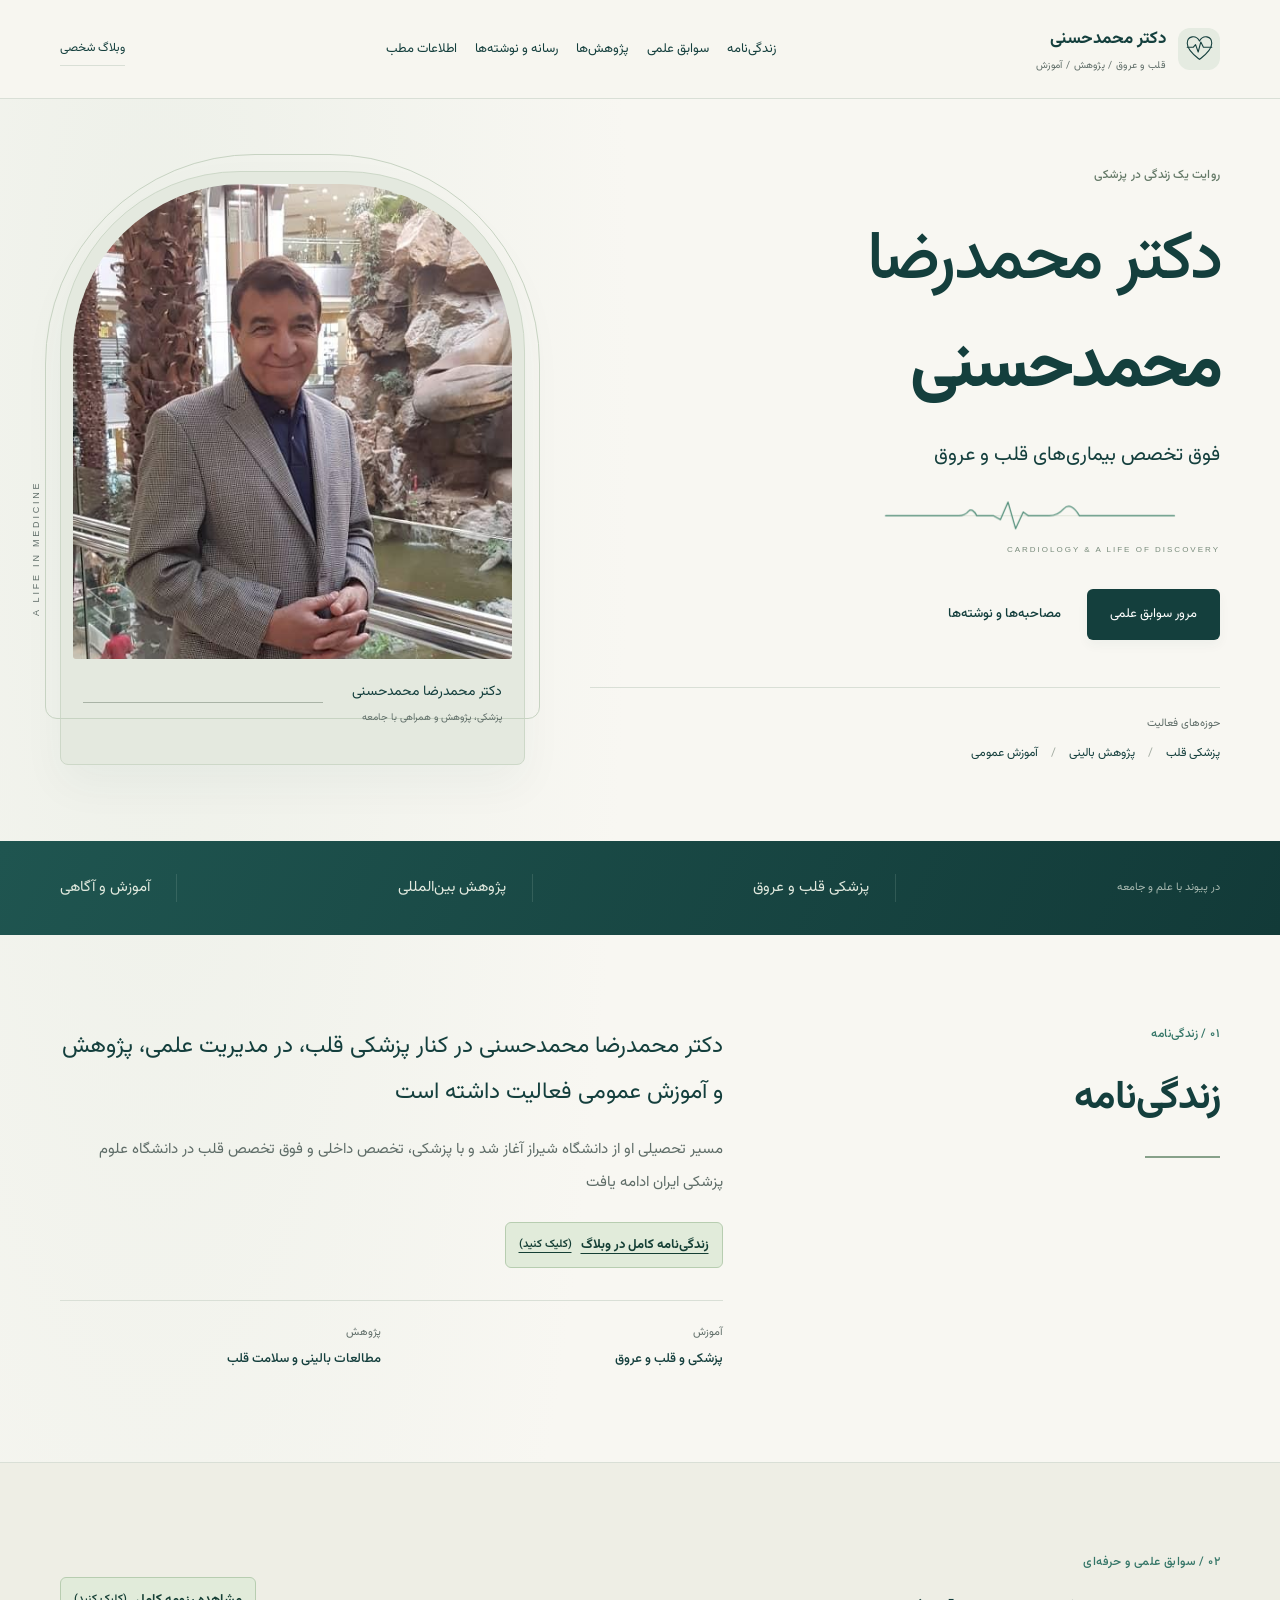
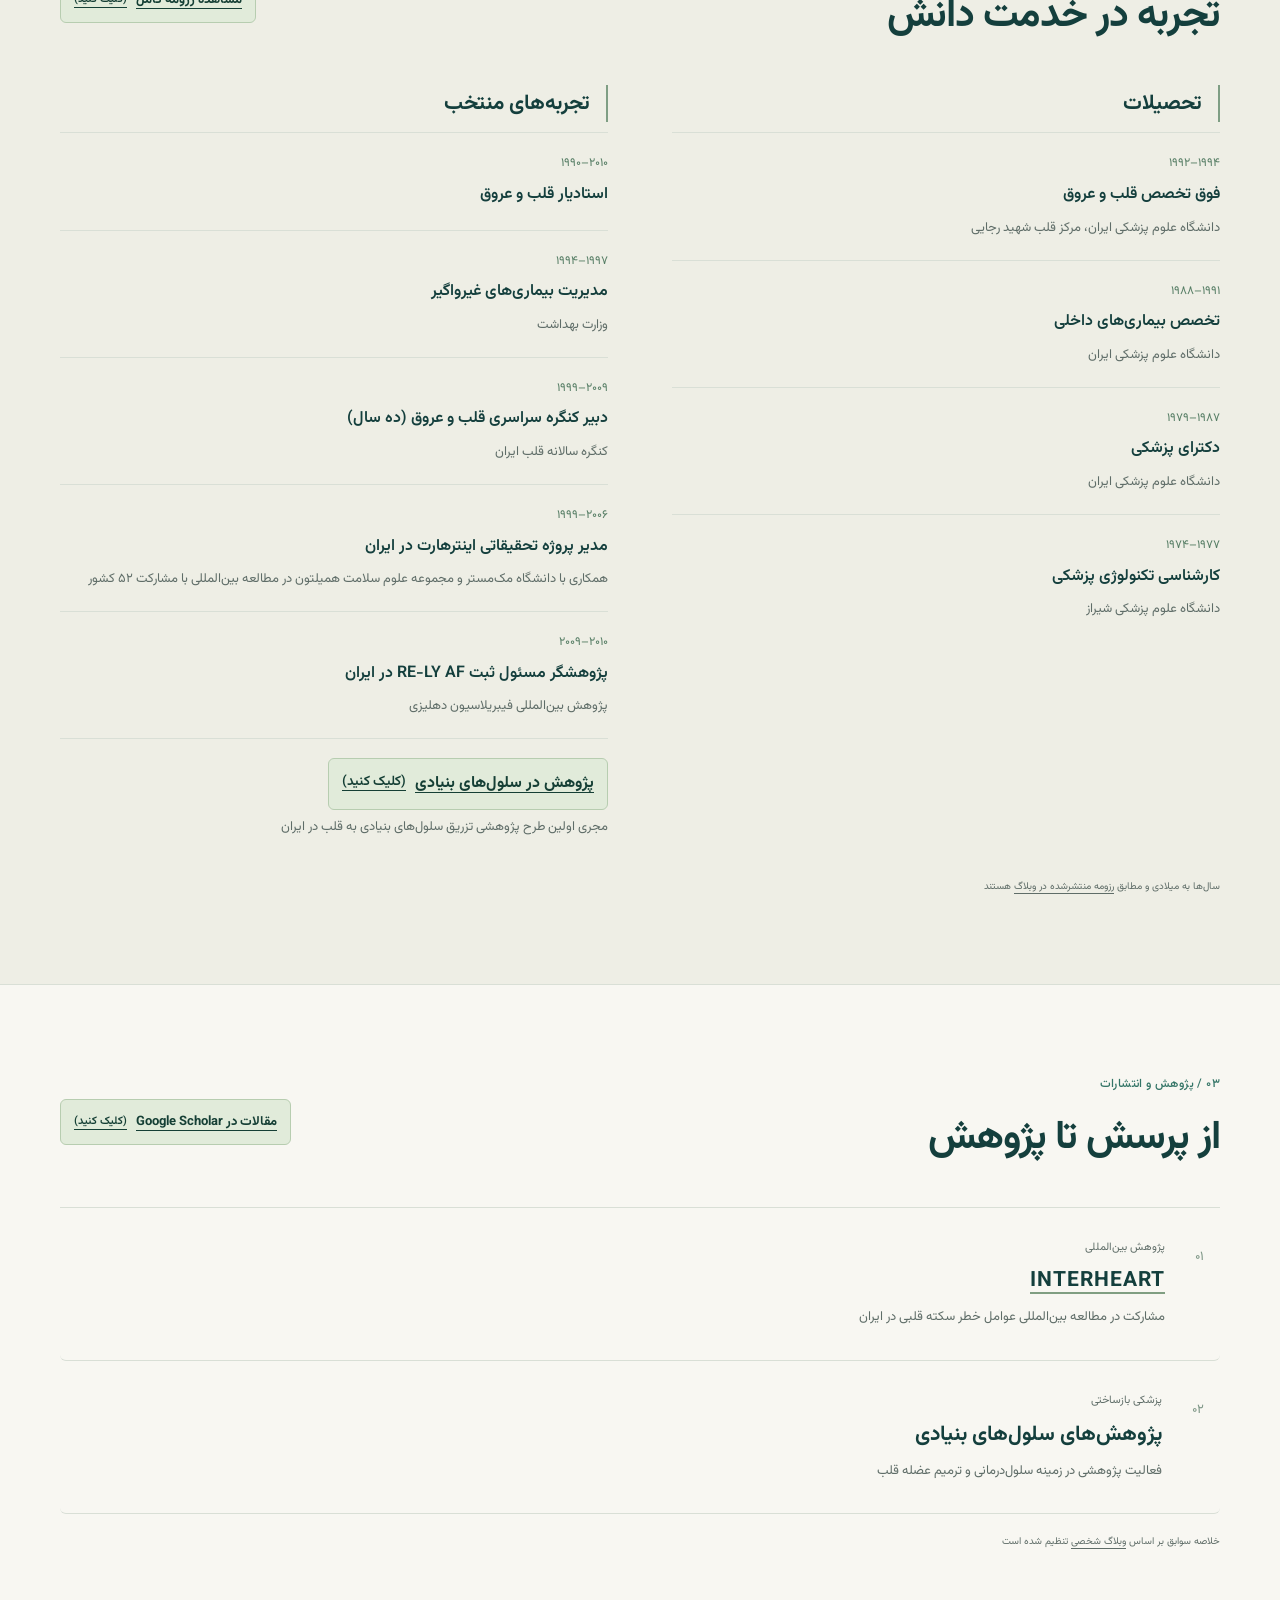
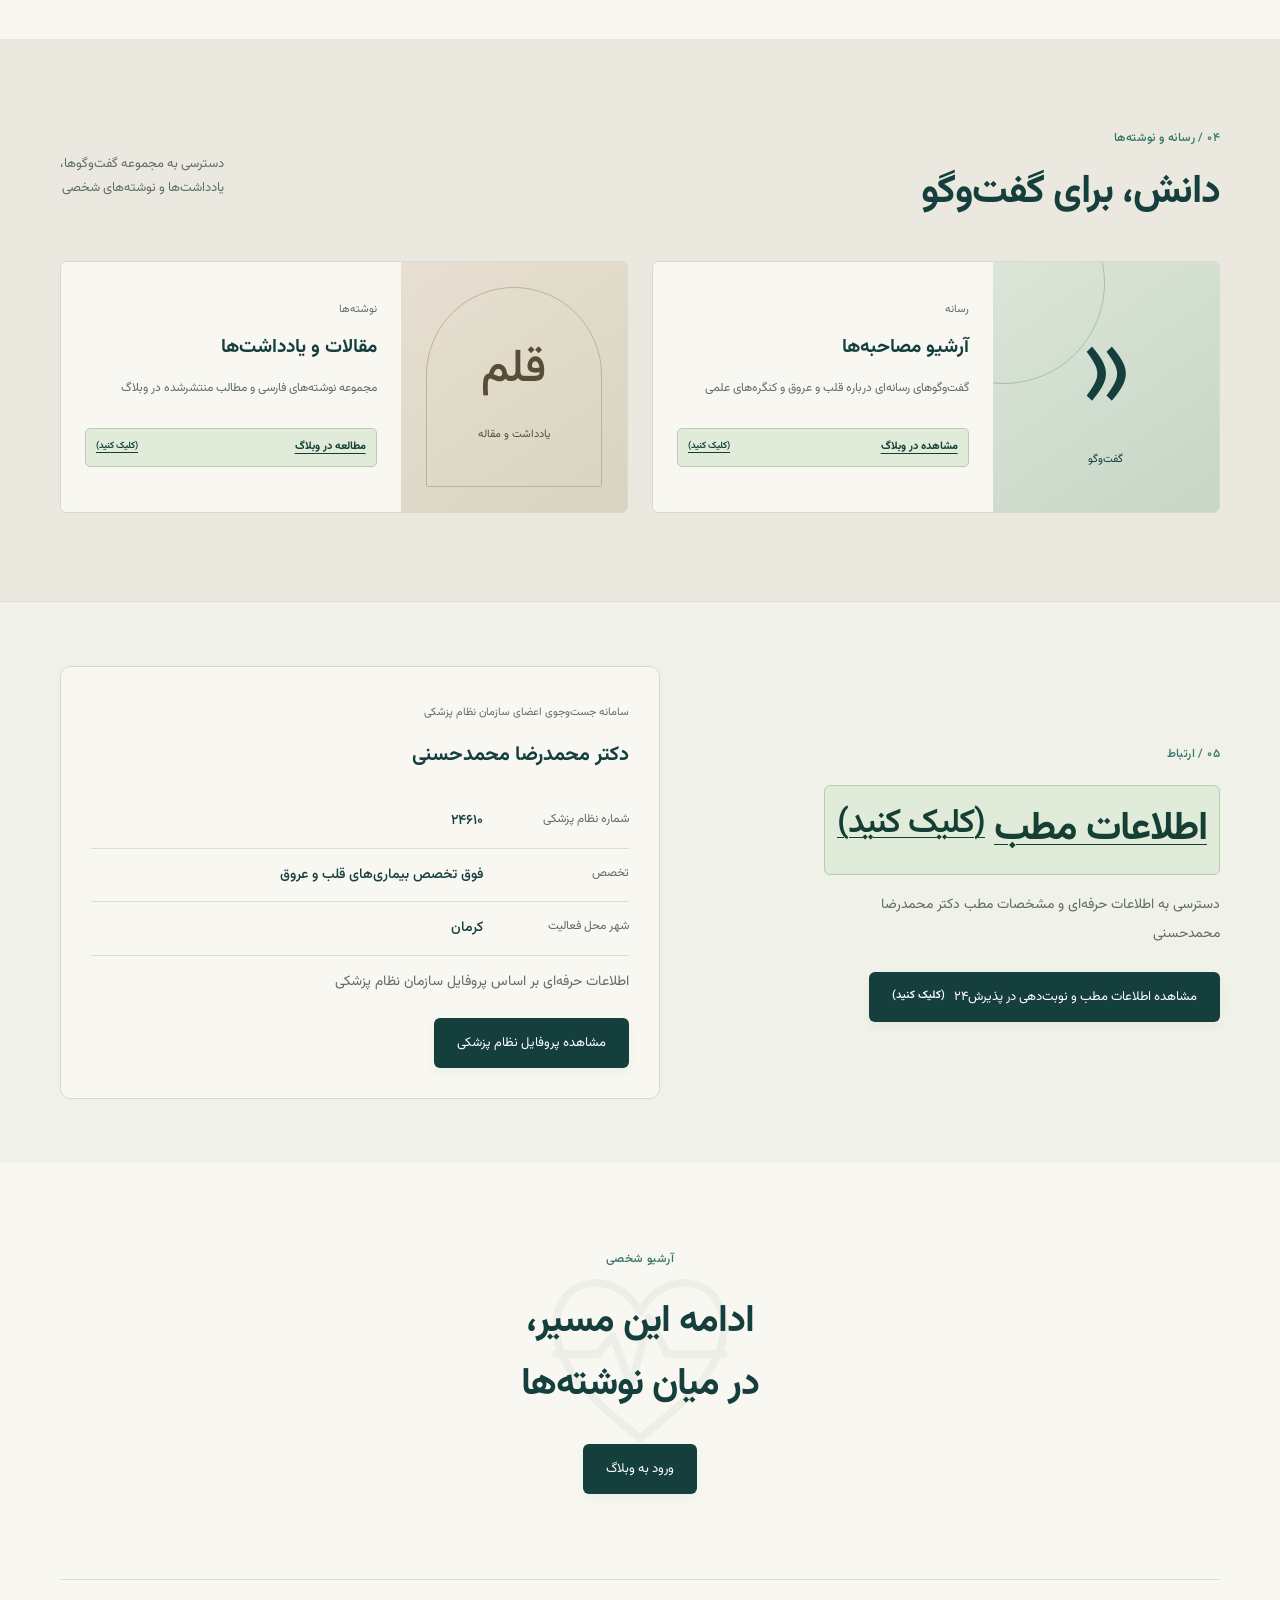
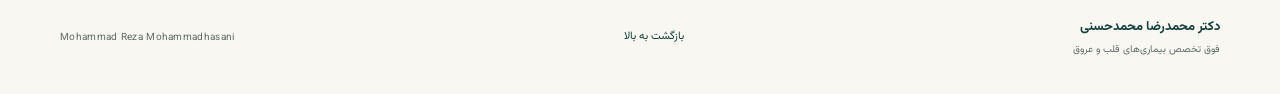
==== commit 7364718d: "Add files via upload" ====
--- a/drmohammadhasani/index.html
+++ b/drmohammadhasani/index.html
@@ -6,7 +6,7 @@
   <meta name="description" content="زندگی‌نامه، سوابق حرفه‌ای، پژوهش‌ها و آرشیو رسانه‌ای دکتر محمدرضا محمدحسنی، فوق تخصص بیماری‌های قلب و عروق.">
   <meta name="theme-color" content="#123f3c">
   <title>دکتر محمدرضا محمدحسنی | قلب، پژوهش و آموزش</title>
-  <link rel="stylesheet" href="styles.css?v=6">
+  <link rel="stylesheet" href="styles.css?v=7">
   <script src="script.js" defer></script>
 </head>
 <body>
@@ -26,7 +26,6 @@
         <h1 id="hero-title"><span>دکتر محمدرضا</span><br>محمدحسنی</h1>
         <p class="specialty">فوق تخصص بیماری‌های قلب و عروق</p>
         <div class="heartbeat" aria-hidden="true"><svg viewBox="0 0 380 50" fill="none"><path class="ecg-baseline" d="M0 26H380"/><path class="ecg-trace" d="M0 26H96Q104 26 109 20Q114 15 120 26H142L151 31L161 8L171 43L181 21L188 26H215Q226 26 234 17Q244 7 255 26H380"/></svg><span lang="en" dir="ltr">CARDIOLOGY &amp; A LIFE OF DISCOVERY</span></div>
-        <p class="hero-description">از کلاس درس و پژوهش تا گفت‌وگو با مردم؛ نگاهی به مسیر حرفه‌ای دکتر محمدحسنی در دنیای پزشکی قلب</p>
         <div class="actions"><a class="button primary" href="#career">مرور سوابق علمی</a><a class="text-link" href="#media">مصاحبه‌ها و نوشته‌ها</a></div>
         <div class="hero-bottom"><span class="tiny-label">حوزه‌های فعالیت</span><p>پزشکی قلب <span> / </span> پژوهش بالینی <span> / </span> آموزش عمومی</p></div>
       </div>
@@ -34,11 +33,11 @@
     </section>
     <div class="focus-strip"><div class="container focus-inner"><p>در پیوند با علم و جامعه</p><span>پزشکی قلب و عروق</span><span>پژوهش بین‌المللی</span><span>آموزش و آگاهی</span></div></div>
     <section class="section container about" id="about" aria-labelledby="about-title">
-      <div class="section-heading"><p class="eyebrow">۰۱ / زندگی‌نامه</p><h2 id="about-title">پشت هر تجربه،<br>یک داستان</h2></div>
-      <div class="about-copy"><p class="lead">دکتر محمدرضا محمدحسنی در کنار پزشکی قلب، در مدیریت علمی، پژوهش و آموزش عمومی فعالیت داشته است</p><p>مسیر تحصیلی او از دانشگاه شیراز آغاز شد و با پزشکی، تخصص داخلی و فوق تخصص قلب در دانشگاه علوم پزشکی ایران ادامه یافت</p><a class="text-link" href="https://rezaafrooz.blogfa.com/" target="_blank" rel="noopener noreferrer">زندگی‌نامه کامل در وبلاگ</a><div class="about-notes"><div><span>آموزش</span><strong>پزشکی و قلب و عروق</strong></div><div><span>پژوهش</span><strong>مطالعات بالینی و سلامت قلب</strong></div></div></div>
+      <div class="section-heading"><p class="eyebrow">۰۱ / زندگی‌نامه</p><h2 id="about-title">زندگی‌نامه</h2></div>
+      <div class="about-copy"><p class="lead">دکتر محمدرضا محمدحسنی در کنار پزشکی قلب، در مدیریت علمی، پژوهش و آموزش عمومی فعالیت داشته است</p><p>مسیر تحصیلی او از دانشگاه شیراز آغاز شد و با پزشکی، تخصص داخلی و فوق تخصص قلب در دانشگاه علوم پزشکی ایران ادامه یافت</p><a class="text-link emphasized-link" href="https://rezaafrooz.blogfa.com/" target="_blank" rel="noopener noreferrer">زندگی‌نامه کامل در وبلاگ <span class="click-hint">(کلیک کنید)</span></a><div class="about-notes"><div><span>آموزش</span><strong>پزشکی و قلب و عروق</strong></div><div><span>پژوهش</span><strong>مطالعات بالینی و سلامت قلب</strong></div></div></div>
     </section>
     <section class="career-section" id="career" aria-labelledby="career-title"><div class="container section">
-      <div class="section-top"><div><p class="eyebrow">۰۲ / سوابق علمی و حرفه‌ای</p><h2 id="career-title">تجربه در خدمت دانش</h2></div><a class="button outline" href="https://rezaafrooz.blogfa.com/post/12" target="_blank" rel="noopener noreferrer">مشاهده رزومه کامل</a></div>
+      <div class="section-top"><div><p class="eyebrow">۰۲ / سوابق علمی و حرفه‌ای</p><h2 id="career-title">تجربه در خدمت دانش</h2></div><a class="button outline emphasized-link" href="https://rezaafrooz.blogfa.com/post/12" target="_blank" rel="noopener noreferrer">مشاهده رزومه کامل <span class="click-hint">(کلیک کنید)</span></a></div>
       <div class="credentials-grid">
         <div class="credentials-column">
           <h3 class="credentials-heading">تحصیلات</h3>
@@ -52,31 +51,33 @@
         <div class="credentials-column">
           <h3 class="credentials-heading">تجربه‌های منتخب</h3>
           <ol class="credential-list" aria-label="مسئولیت‌های حرفه‌ای منتخب">
-            <li><span class="credential-date"><bdi dir="ltr">۱۹۹۰–۲۰۱۰</bdi></span><h4>استادیار قلب و عروق</h4><p>دانشگاه آزاد اسلامی</p></li>
+            <li><span class="credential-date"><bdi dir="ltr">۱۹۹۰–۲۰۱۰</bdi></span><h4>استادیار قلب و عروق</h4></li>
             <li><span class="credential-date"><bdi dir="ltr">۱۹۹۴–۱۹۹۷</bdi></span><h4>مدیریت بیماری‌های غیرواگیر</h4><p>وزارت بهداشت</p></li>
-            <li><span class="credential-date"><bdi dir="ltr">۱۹۹۶–۲۰۱۰</bdi></span><h4>دبیری کنگره سراسری قلب</h4><p>کنگره سالانه قلب ایران</p></li>
-            <li><span class="credential-date"><bdi dir="ltr">۱۹۹۹–۲۰۰۶</bdi></span><h4>پژوهشگر مسئول مطالعه <bdi dir="ltr">INTERHEART</bdi> در ایران</h4><p>همکاری با دانشگاه مک‌مستر و مجموعه علوم سلامت همیلتون</p></li>
+            <li><span class="credential-date"><bdi dir="ltr">۱۹۹۹–۲۰۰۹</bdi></span><h4>دبیر کنگره سراسری قلب و عروق (ده سال)</h4><p>کنگره سالانه قلب ایران</p></li>
+            <li><span class="credential-date"><bdi dir="ltr">۱۹۹۹–۲۰۰۶</bdi></span><h4>مدیر پروژه تحقیقاتی اینترهارت در ایران</h4><p>همکاری با دانشگاه مک‌مستر و مجموعه علوم سلامت همیلتون در مطالعه بین‌المللی با مشارکت ۵۲ کشور</p></li>
             <li><span class="credential-date"><bdi dir="ltr">۲۰۰۹–۲۰۱۰</bdi></span><h4>پژوهشگر مسئول ثبت <bdi dir="ltr">RE-LY AF</bdi> در ایران</h4><p>پژوهش بین‌المللی فیبریلاسیون دهلیزی</p></li>
+            <li><h4><a class="emphasized-link" href="#stem-cell-research">پژوهش در سلول‌های بنیادی <span class="click-hint">(کلیک کنید)</span></a></h4><p>مجری اولین طرح پژوهشی تزریق سلول‌های بنیادی به قلب در ایران</p></li>
           </ol>
         </div>
       </div>
       <p class="source-note">سال‌ها به میلادی و مطابق <a href="https://rezaafrooz.blogfa.com/post/12" target="_blank" rel="noopener noreferrer">رزومه منتشرشده در وبلاگ</a> هستند</p>
     </div></section>
     <section class="section container" id="research" aria-labelledby="research-title">
-      <div class="section-top"><div><p class="eyebrow">۰۳ / پژوهش و انتشارات</p><h2 id="research-title">از پرسش تا پژوهش</h2></div><a class="text-link" href="https://scholar.google.com/citations?user=L0Nbtl8AAAAJ&amp;hl=en" target="_blank" rel="noopener noreferrer">مقالات در Google Scholar</a></div>
-      <div class="research-list"><article><span class="research-number">۰۱</span><div><p class="tiny-label">پژوهش بین‌المللی</p><h3 dir="ltr">INTERHEART</h3><p>مشارکت در مطالعه بین‌المللی عوامل خطر سکته قلبی در ایران</p></div></article><article><span class="research-number">۰۲</span><div><p class="tiny-label">پزشکی بازساختی</p><h3>پژوهش‌های سلول‌های بنیادی</h3><p>فعالیت پژوهشی در زمینه سلول‌درمانی و ترمیم عضله قلب</p></div></article></div>
+      <div class="section-top"><div><p class="eyebrow">۰۳ / پژوهش و انتشارات</p><h2 id="research-title">از پرسش تا پژوهش</h2></div><a class="text-link emphasized-link" href="https://scholar.google.com/citations?user=L0Nbtl8AAAAJ&amp;hl=en" target="_blank" rel="noopener noreferrer">مقالات در Google Scholar <span class="click-hint">(کلیک کنید)</span></a></div>
+      <div class="research-list"><article><span class="research-number">۰۱</span><div><p class="tiny-label">پژوهش بین‌المللی</p><h3 dir="ltr"><a class="study-source-link" href="https://www.phri.ca/research/interheart/" target="_blank" rel="noopener noreferrer">INTERHEART</a></h3><p>مشارکت در مطالعه بین‌المللی عوامل خطر سکته قلبی در ایران</p></div></article><article><span class="research-number">۰۲</span><div><p class="tiny-label">پزشکی بازساختی</p><h3 id="stem-cell-research">پژوهش‌های سلول‌های بنیادی</h3><p>فعالیت پژوهشی در زمینه سلول‌درمانی و ترمیم عضله قلب</p></div></article></div>
       <p class="source-note">خلاصه سوابق بر اساس <a href="https://rezaafrooz.blogfa.com/" target="_blank" rel="noopener noreferrer">وبلاگ شخصی</a> تنظیم شده است</p>
     </section>
     <section class="media-section" id="media" aria-labelledby="media-title"><div class="container section">
       <div class="section-top"><div><p class="eyebrow">۰۴ / رسانه و نوشته‌ها</p><h2 id="media-title">دانش، برای گفت‌وگو</h2></div><p class="section-intro">دسترسی به مجموعه گفت‌وگوها،<br>یادداشت‌ها و نوشته‌های شخصی</p></div>
-      <div class="media-grid"><a class="media-card" href="https://rezaafrooz.blogfa.com/" target="_blank" rel="noopener noreferrer"><div class="media-art art-interview" aria-hidden="true"><span>«</span><small>گفت‌وگو</small></div><div class="media-card-content"><span class="tiny-label">رسانه</span><h3>آرشیو مصاحبه‌ها</h3><p>گفت‌وگوهای رسانه‌ای درباره قلب و عروق و کنگره‌های علمی</p><span class="media-link">مشاهده در وبلاگ</span></div></a><a class="media-card" href="https://rezaafrooz.blogfa.com/" target="_blank" rel="noopener noreferrer"><div class="media-art art-writing" aria-hidden="true"><span>قلم</span><small>یادداشت و مقاله</small></div><div class="media-card-content"><span class="tiny-label">نوشته‌ها</span><h3>مقالات و یادداشت‌ها</h3><p>مجموعه نوشته‌های فارسی و مطالب منتشرشده در وبلاگ</p><span class="media-link">مطالعه در وبلاگ</span></div></a></div>
+      <div class="media-grid"><a class="media-card" href="https://rezaafrooz.blogfa.com/" target="_blank" rel="noopener noreferrer"><div class="media-art art-interview" aria-hidden="true"><span>«</span><small>گفت‌وگو</small></div><div class="media-card-content"><span class="tiny-label">رسانه</span><h3>آرشیو مصاحبه‌ها</h3><p>گفت‌وگوهای رسانه‌ای درباره قلب و عروق و کنگره‌های علمی</p><span class="media-link">مشاهده در وبلاگ <span class="click-hint">(کلیک کنید)</span></span></div></a><a class="media-card" href="https://rezaafrooz.blogfa.com/" target="_blank" rel="noopener noreferrer"><div class="media-art art-writing" aria-hidden="true"><span>قلم</span><small>یادداشت و مقاله</small></div><div class="media-card-content"><span class="tiny-label">نوشته‌ها</span><h3>مقالات و یادداشت‌ها</h3><p>مجموعه نوشته‌های فارسی و مطالب منتشرشده در وبلاگ</p><span class="media-link">مطالعه در وبلاگ <span class="click-hint">(کلیک کنید)</span></span></div></a></div>
     </div></section>
     <section class="contact-section" id="contact" aria-labelledby="contact-title">
       <div class="container contact-layout">
         <div>
           <p class="eyebrow">۰۵ / ارتباط</p>
-          <h2 id="contact-title">اطلاعات مطب</h2>
+          <h2 id="contact-title"><a class="emphasized-link office-profile-link" href="https://www.paziresh24.com/dr/%D8%AF%DA%A9%D8%AA%D8%B1--%D9%85%D8%AD%D9%85%D8%AF%D8%B1%D8%B6%D8%A7-%D9%85%D8%AD%D9%85%D8%AF%D8%AD%D8%B3%D9%86%DB%8C/" target="_blank" rel="noopener noreferrer">اطلاعات مطب <span class="click-hint">(کلیک کنید)</span></a></h2>
           <p class="contact-intro">دسترسی به اطلاعات حرفه‌ای و مشخصات مطب دکتر محمدرضا محمدحسنی</p>
+          <a class="button primary office-booking-link" href="https://www.paziresh24.com/dr/%D8%AF%DA%A9%D8%AA%D8%B1--%D9%85%D8%AD%D9%85%D8%AF%D8%B1%D8%B6%D8%A7-%D9%85%D8%AD%D9%85%D8%AF%D8%AD%D8%B3%D9%86%DB%8C/" target="_blank" rel="noopener noreferrer">مشاهده اطلاعات مطب و نوبت‌دهی در پذیرش۲۴ <span class="click-hint">(کلیک کنید)</span></a>
         </div>
         <div class="contact-panel">
           <span class="tiny-label">سامانه جست‌وجوی اعضای سازمان نظام پزشکی</span>
@@ -84,7 +85,7 @@
           <dl class="contact-details">
             <div><dt>شماره نظام پزشکی</dt><dd><bdi dir="ltr">۲۴۶۱۰</bdi></dd></div>
             <div><dt>تخصص</dt><dd>فوق تخصص بیماری‌های قلب و عروق</dd></div>
-            <div><dt>شهر مجاز فعالیت</dt><dd>کرمان</dd></div>
+            <div><dt>شهر محل فعالیت</dt><dd>کرمان</dd></div>
           </dl>
           <p>اطلاعات حرفه‌ای بر اساس پروفایل سازمان نظام پزشکی</p>
           <a class="button primary" href="https://membersearch.irimc.org/member/profile?id=6c03a31c-1c1f-43a7-b918-f460abfaa80c" target="_blank" rel="noopener noreferrer">مشاهده پروفایل نظام پزشکی</a>
--- a/drmohammadhasani/styles.css
+++ b/drmohammadhasani/styles.css
@@ -177,4 +177,16 @@
 @media screen and (max-width: 800px) { .header nav.open { gap: 8px; } }
 @media screen and (max-width: 700px) { .contact-layout { grid-template-columns: minmax(0, 1fr); gap: 24px; padding-block: 44px; } .contact-intro { max-width: none; } }
 @media screen and (max-width: 560px) { .contact-panel { padding: 22px; } .contact-panel .button { width: 100%; font-size: 14px; } .contact-panel h3 { font-size: 19px; } }
+/* Clear link emphasis requested in the family review */
+.emphasized-link { background: #e1ebda; color: #153f35; border: 1px solid #b7cdb0; border-radius: 6px; padding: 9px 13px; font-weight: 700; text-decoration: underline; text-underline-offset: 5px; text-decoration-thickness: 1px; flex-wrap: wrap; gap: 5px 9px; line-height: 2; }
+.emphasized-link:hover { background: #d2e2c8; color: #12362d; }
+.click-hint { font-size: .85em; font-weight: 600; white-space: nowrap; }
+.media-link { background: #e1ebda; color: #153f35; border: 1px solid #b7cdb0; border-radius: 5px; padding: 8px 10px; font-weight: 700; text-decoration: underline; text-underline-offset: 4px; flex-wrap: wrap; gap: 5px 9px; }
+.media-card:hover .media-link { background: #d2e2c8; }
+.credential-list h4 .emphasized-link { display: inline-flex; }
+#stem-cell-research { scroll-margin-top: 120px; }
+@media screen and (max-width: 700px) { .section-top .emphasized-link { align-self: stretch; justify-content: center; text-align: center; } .emphasized-link { min-height: 44px; } }
+.office-profile-link { display: inline-flex; font-size: inherit; padding: 4px 12px; }
+.office-booking-link { margin-top: 22px; flex-wrap: wrap; gap: 5px 9px; text-align: center; }
+.study-source-link { text-decoration: underline; text-underline-offset: 6px; text-decoration-color: #809e82; }
 @media print{.header,.actions,.focus-strip,.closing,.footer,.media-section{display:none}body{background:white}.container{width:100%}.hero{padding:20px 0}.portrait-frame{max-width:260px}.portrait-frame img{height:270px}.section{padding-block:25px}.career-section{background:white}.career-card{break-inside:avoid}.button{display:none}a{color:inherit}.source-note a:after{content:' (' attr(href) ')';direction:ltr}}
